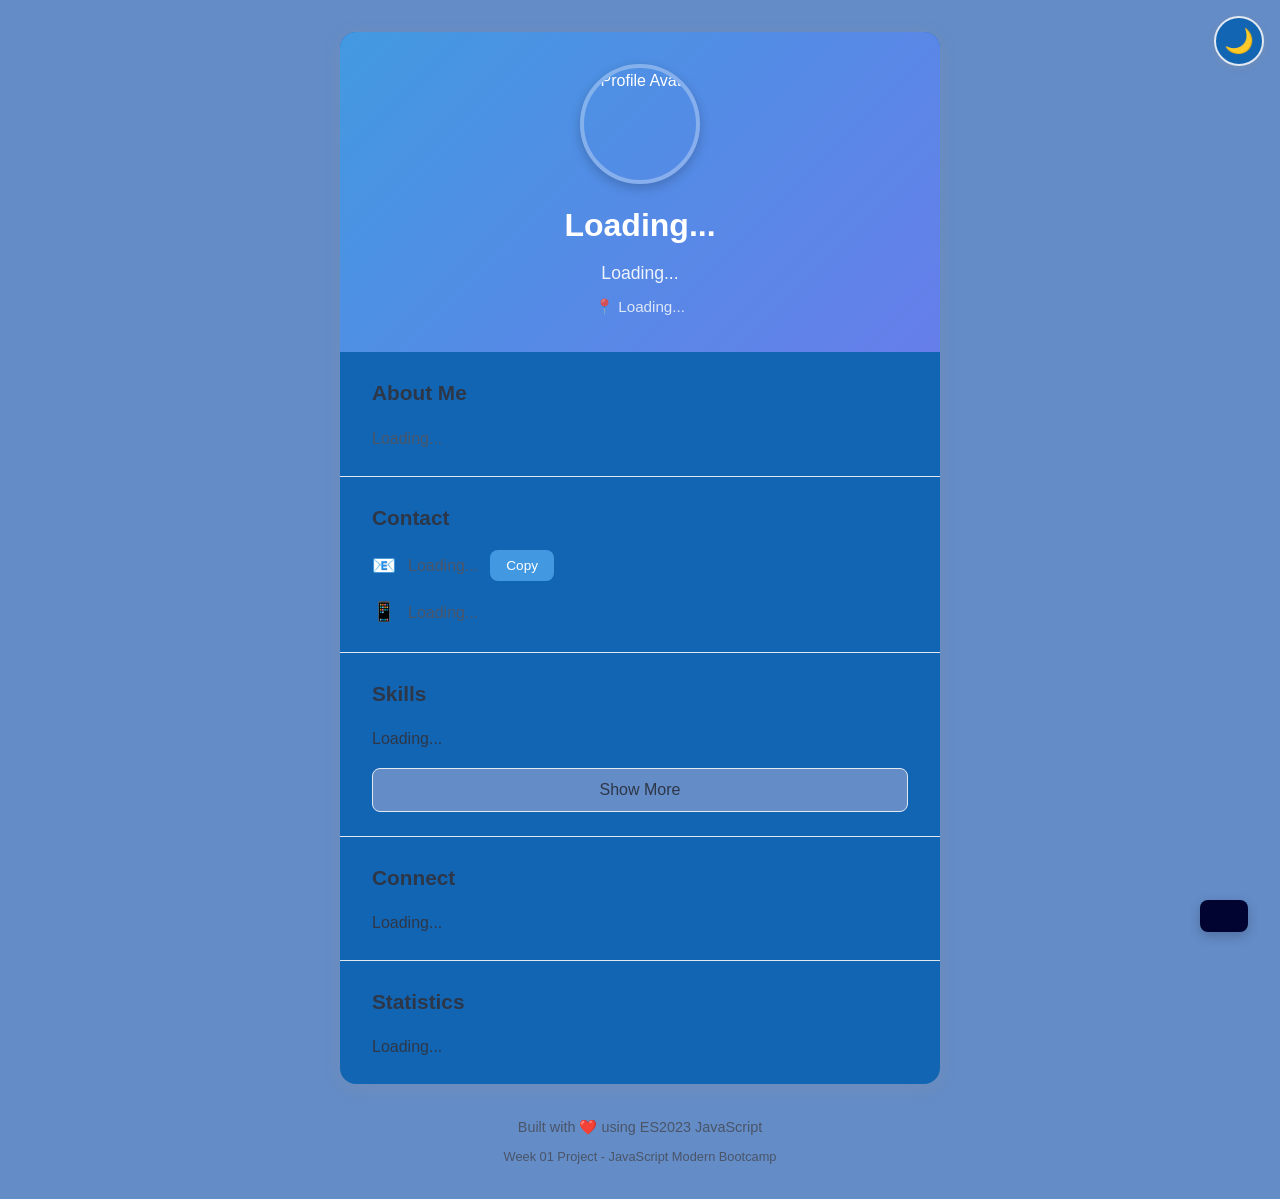
==== bootcamp/week-01/3-proyecto/index.html @ f86b026a "cambio de script" ====
<!DOCTYPE html>
<html lang="en">
<head>
  <meta charset="UTF-8">
  <meta name="viewport" content="width=device-width, initial-scale=1.0">
  <title>Interactive Business Card</title>
  <link rel="stylesheet" href="styles.css">
</head>
<body>
  <div class="container">
    <!-- Theme Toggle Button -->
    <button id="themeToggle" class="theme-toggle" aria-label="Toggle theme">
      <span class="theme-icon">🌙</span>
    </button>

    <!-- Business Card -->
    <div class="card" id="businessCard">
      <!-- Header Section -->
      <div class="card-header">
        <div class="avatar">
          <img src="https://via.placeholder.com/150" alt="Profile Avatar" id="avatarImg">
        </div>
        <div class="header-info">
          <h1 id="userName">Loading...</h1>
          <p class="title" id="userTitle">Loading...</p>
          <p class="location" id="userLocation">📍 Loading...</p>
        </div>
      </div>

      <!-- Bio Section -->
      <div class="card-section">
        <h2>About Me</h2>
        <p id="userBio" class="bio">Loading...</p>
      </div>

      <!-- Contact Section -->
      <div class="card-section">
        <h2>Contact</h2>
        <div class="contact-info">
          <div class="contact-item">
            <span class="icon">📧</span>
            <span id="userEmail">Loading...</span>
            <button id="copyEmailBtn" class="btn btn-small">Copy</button>
          </div>
          <div class="contact-item">
            <span class="icon">📱</span>
            <span id="userPhone">Loading...</span>
          </div>
        </div>
      </div>

      <!-- Skills Section -->
      <div class="card-section">
        <h2>Skills</h2>
        <div id="skillsList" class="skills-list">
          Loading...
        </div>
        <button id="toggleSkills" class="btn btn-secondary">Show More</button>
      </div>

      <!-- Social Media Section -->
      <div class="card-section">
        <h2>Connect</h2>
        <div id="socialLinks" class="social-links">
          Loading...
        </div>
      </div>

      <!-- Statistics Section -->
      <div class="card-section">
        <h2>Statistics</h2>
        <div id="stats" class="stats-grid">
          Loading...
        </div>
      </div>
    </div>

    <!-- Footer -->
    <footer class="footer">
      <p>Built with ❤️ using ES2023 JavaScript</p>
      <p class="small">Week 01 Project - JavaScript Modern Bootcamp</p>
    </footer>
  </div>

  <!-- Toast Notification -->
  <div id="toast" class="toast">
    <span id="toastMessage"></span>
  </div>

  <script src="starter/script.js">
    
  </script>
</body>
</html>
---- bootcamp/week-01/3-proyecto/styles.css ----
/* ============================================
   CSS Variables for Theming
   ============================================ */
:root {
  --bg-primary: #648cc7;
  --bg-secondary: #1265b3;
  --text-primary: #2d3748;
  --text-secondary: #4a5568;
  --accent: #4299e1;
  --accent-hover: #3182ce;
  --border: #e2e8f0;
  --shadow: rgba(228, 154, 58, 0.1);
  --success: #010431;
  --transition: 0.3s ease;
}

[data-theme="dark"] {
  --bg-primary: #1a202c;
  --bg-secondary: #2d3748;
  --text-primary: #aab0b4;
  --text-secondary: #a2a4a7;
  --border: #4a5568;
  --shadow: rgba(0, 0, 0, 0.3);
}

/* ============================================
   Reset & Base Styles
   ============================================ */
* {
  margin: 0;
  padding: 0;
  box-sizing: border-box;
}

body {
  font-family: -apple-system, BlinkMacSystemFont, 'Segoe UI', Roboto, Oxygen, Ubuntu, Cantarell, sans-serif;
  background: var(--bg-primary);
  color: var(--text-primary);
  line-height: 1.6;
  transition: background var(--transition), color var(--transition);
}

/* ============================================
   Container & Layout
   ============================================ */
.container {
  max-width: 800px;
  margin: 0 auto;
  padding: 2rem 1rem;
  min-height: 100vh;
  display: flex;
  flex-direction: column;
  align-items: center;
}

/* ============================================
   Theme Toggle Button
   ============================================ */
.theme-toggle {
  position: fixed;
  top: 1rem;
  right: 1rem;
  background: var(--bg-secondary);
  border: 2px solid var(--border);
  border-radius: 50%;
  width: 50px;
  height: 50px;
  cursor: pointer;
  font-size: 1.5rem;
  display: flex;
  align-items: center;
  justify-content: center;
  box-shadow: 0 2px 8px var(--shadow);
  transition: all var(--transition);
  z-index: 1000;
}

.theme-toggle:hover {
  transform: scale(1.1);
  box-shadow: 0 4px 12px var(--shadow);
}

.theme-icon {
  transition: transform var(--transition);
}

.theme-toggle:hover .theme-icon {
  transform: rotate(20deg);
}

/* ============================================
   Business Card
   ============================================ */
.card {
  background: var(--bg-secondary);
  border-radius: 16px;
  box-shadow: 0 4px 20px var(--shadow);
  overflow: hidden;
  width: 100%;
  max-width: 600px;
  transition: all var(--transition);
}

.card:hover {
  box-shadow: 0 8px 30px var(--shadow);
}

/* ============================================
   Card Header
   ============================================ */
.card-header {
  background: linear-gradient(135deg, var(--accent) 0%, #667eea 100%);
  padding: 2rem;
  text-align: center;
  color: white;
}

.avatar {
  width: 120px;
  height: 120px;
  margin: 0 auto 1rem;
  border-radius: 50%;
  overflow: hidden;
  border: 4px solid rgba(255, 255, 255, 0.3);
  box-shadow: 0 4px 12px rgba(0, 0, 0, 0.2);
}

.avatar img {
  width: 100%;
  height: 100%;
  object-fit: cover;
}

.header-info h1 {
  font-size: 2rem;
  margin-bottom: 0.5rem;
  font-weight: 700;
}

.title {
  font-size: 1.1rem;
  opacity: 0.9;
  margin-bottom: 0.5rem;
}

.location {
  font-size: 0.95rem;
  opacity: 0.8;
}

/* ============================================
   Card Sections
   ============================================ */
.card-section {
  padding: 1.5rem 2rem;
  border-bottom: 1px solid var(--border);
}

.card-section:last-child {
  border-bottom: none;
}

.card-section h2 {
  font-size: 1.3rem;
  margin-bottom: 1rem;
  color: var(--text-primary);
}

.bio {
  color: var(--text-secondary);
  line-height: 1.7;
}

/* ============================================
   Contact Section
   ============================================ */
.contact-info {
  display: flex;
  flex-direction: column;
  gap: 1rem;
}

.contact-item {
  display: flex;
  align-items: center;
  gap: 0.75rem;
  color: var(--text-secondary);
}

.icon {
  font-size: 1.2rem;
}

/* ============================================
   Skills Section
   ============================================ */
.skills-list {
  display: grid;
  grid-template-columns: repeat(auto-fill, minmax(200px, 1fr));
  gap: 1rem;
  margin-bottom: 1rem;
}

.skill-item {
  background: var(--bg-primary);
  padding: 1rem;
  border-radius: 8px;
  border: 1px solid var(--border);
  transition: all var(--transition);
}

.skill-item:hover {
  transform: translateY(-2px);
  box-shadow: 0 4px 12px var(--shadow);
  border-color: var(--accent);
}

.skill-name {
  font-weight: 600;
  margin-bottom: 0.5rem;
  color: var(--text-primary);
}

.skill-level {
  display: flex;
  align-items: center;
  gap: 0.5rem;
  font-size: 0.9rem;
  color: var(--text-secondary);
}

.skill-bar {
  flex: 1;
  height: 6px;
  background: var(--border);
  border-radius: 3px;
  overflow: hidden;
}

.skill-bar-fill {
  height: 100%;
  background: linear-gradient(90deg, var(--accent), #667eea);
  transition: width 0.5s ease;
}

.skill-item.hidden {
  display: none;
}

/* ============================================
   Social Links
   ============================================ */
.social-links {
  display: flex;
  gap: 1rem;
  flex-wrap: wrap;
}

.social-link {
  display: inline-flex;
  align-items: center;
  gap: 0.5rem;
  padding: 0.75rem 1.25rem;
  background: var(--bg-primary);
  border: 1px solid var(--border);
  border-radius: 8px;
  text-decoration: none;
  color: var(--text-primary);
  transition: all var(--transition);
  font-weight: 500;
}

.social-link:hover {
  background: var(--accent);
  color: white;
  transform: translateY(-2px);
  box-shadow: 0 4px 12px var(--shadow);
}

/* ============================================
   Statistics
   ============================================ */
.stats-grid {
  display: grid;
  grid-template-columns: repeat(auto-fit, minmax(150px, 1fr));
  gap: 1rem;
}

.stat-item {
  background: var(--bg-primary);
  padding: 1.5rem;
  border-radius: 8px;
  text-align: center;
  border: 1px solid var(--border);
}

.stat-value {
  font-size: 2rem;
  font-weight: 700;
  color: var(--accent);
  display: block;
  margin-bottom: 0.5rem;
}

.stat-label {
  font-size: 0.9rem;
  color: var(--text-secondary);
}

/* ============================================
   Buttons
   ============================================ */
.btn {
  padding: 0.75rem 1.5rem;
  background: var(--accent);
  color: white;
  border: none;
  border-radius: 8px;
  cursor: pointer;
  font-size: 1rem;
  font-weight: 500;
  transition: all var(--transition);
  width: 100%;
}

.btn:hover {
  background: var(--accent-hover);
  transform: translateY(-2px);
  box-shadow: 0 4px 12px var(--shadow);
}

.btn-small {
  padding: 0.5rem 1rem;
  font-size: 0.85rem;
  width: auto;
}

.btn-secondary {
  background: var(--bg-primary);
  color: var(--text-primary);
  border: 1px solid var(--border);
}

.btn-secondary:hover {
  background: var(--border);
}

/* ============================================
   Toast Notification
   ============================================ */
.toast {
  position: fixed;
  bottom: 2rem;
  right: 2rem;
  background: var(--success);
  color: white;
  padding: 1rem 1.5rem;
  border-radius: 8px;
  box-shadow: 0 4px 12px rgba(0, 0, 0, 0.2);
  transform: translateY(200%);
  transition: transform var(--transition);
  z-index: 2000;
}

.toast.show {
  transform: translateY(0);
}

/* ============================================
   Footer
   ============================================ */
.footer {
  margin-top: 2rem;
  text-align: center;
  color: var(--text-secondary);
  font-size: 0.9rem;
}

.small {
  font-size: 0.8rem;
  margin-top: 0.5rem;
}

/* ============================================
   Responsive Design
   ============================================ */
@media (max-width: 640px) {
  .container {
    padding: 1rem;
  }

  .card-header {
    padding: 1.5rem;
  }

  .header-info h1 {
    font-size: 1.5rem;
  }

  .card-section {
    padding: 1rem 1.5rem;
  }

  .skills-list {
    grid-template-columns: 1fr;
  }

  .stats-grid {
    grid-template-columns: 1fr 1fr;
  }

  .theme-toggle {
    top: 0.5rem;
    right: 0.5rem;
  }
}
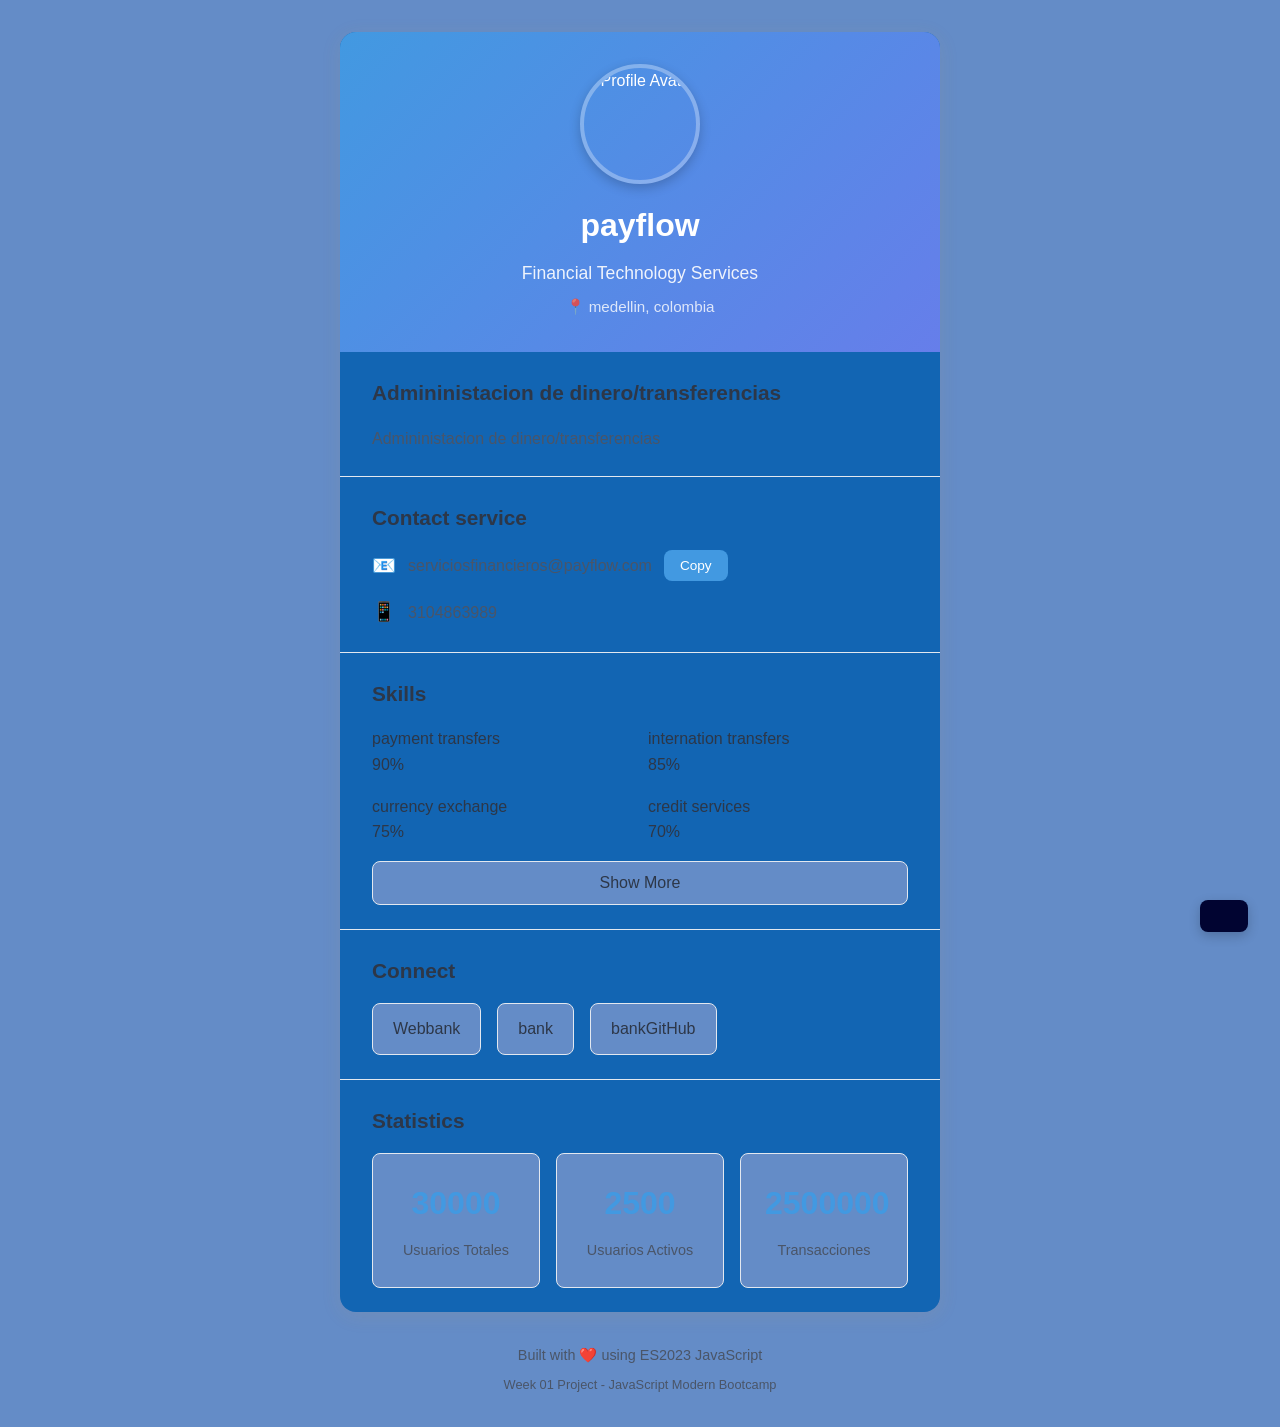
==== commit 349be09f: "Agregando carpeta bootcamp y actualizando proyecto semana 1" ====
--- a/bootcamp/week-01/3-proyecto/index.html
+++ b/bootcamp/week-01/3-proyecto/index.html
@@ -8,10 +8,7 @@
 </head>
 <body>
   <div class="container">
-    <!-- Theme Toggle Button -->
-    <button id="themeToggle" class="theme-toggle" aria-label="Toggle theme">
-      <span class="theme-icon">🌙</span>
-    </button>
+
 
     <!-- Business Card -->
     <div class="card" id="businessCard">
@@ -21,30 +18,30 @@
           <img src="https://via.placeholder.com/150" alt="Profile Avatar" id="avatarImg">
         </div>
         <div class="header-info">
-          <h1 id="userName">Loading...</h1>
-          <p class="title" id="userTitle">Loading...</p>
-          <p class="location" id="userLocation">📍 Loading...</p>
+          <h1 id="userName"></h1>
+          <p class="title" id="userTitle">payflow</p>
+          <p class="location" id="userLocation">medellin colombia</p>
         </div>
       </div>
 
       <!-- Bio Section -->
       <div class="card-section">
-        <h2>About Me</h2>
-        <p id="userBio" class="bio">Loading...</p>
+        <h2>Admininistacion de dinero/transferencias</h2>
+        <p id="userBio" class="bio">servicio seguro</p>
       </div>
 
       <!-- Contact Section -->
       <div class="card-section">
-        <h2>Contact</h2>
+        <h2>Contact service</h2>
         <div class="contact-info">
           <div class="contact-item">
             <span class="icon">📧</span>
-            <span id="userEmail">Loading...</span>
+            <span id="userEmail">serviciosfinancieros@payflow.com</span>
             <button id="copyEmailBtn" class="btn btn-small">Copy</button>
           </div>
           <div class="contact-item">
             <span class="icon">📱</span>
-            <span id="userPhone">Loading...</span>
+            <span id="userPhone">3104863989</span>
           </div>
         </div>
       </div>
@@ -53,7 +50,7 @@
       <div class="card-section">
         <h2>Skills</h2>
         <div id="skillsList" class="skills-list">
-          Loading...
+          loading...
         </div>
         <button id="toggleSkills" class="btn btn-secondary">Show More</button>
       </div>
@@ -87,8 +84,6 @@
     <span id="toastMessage"></span>
   </div>
 
-  <script src="starter/script.js">
-    
-  </script>
+  <script src="starter/script.js"></script>
 </body>
 </html>
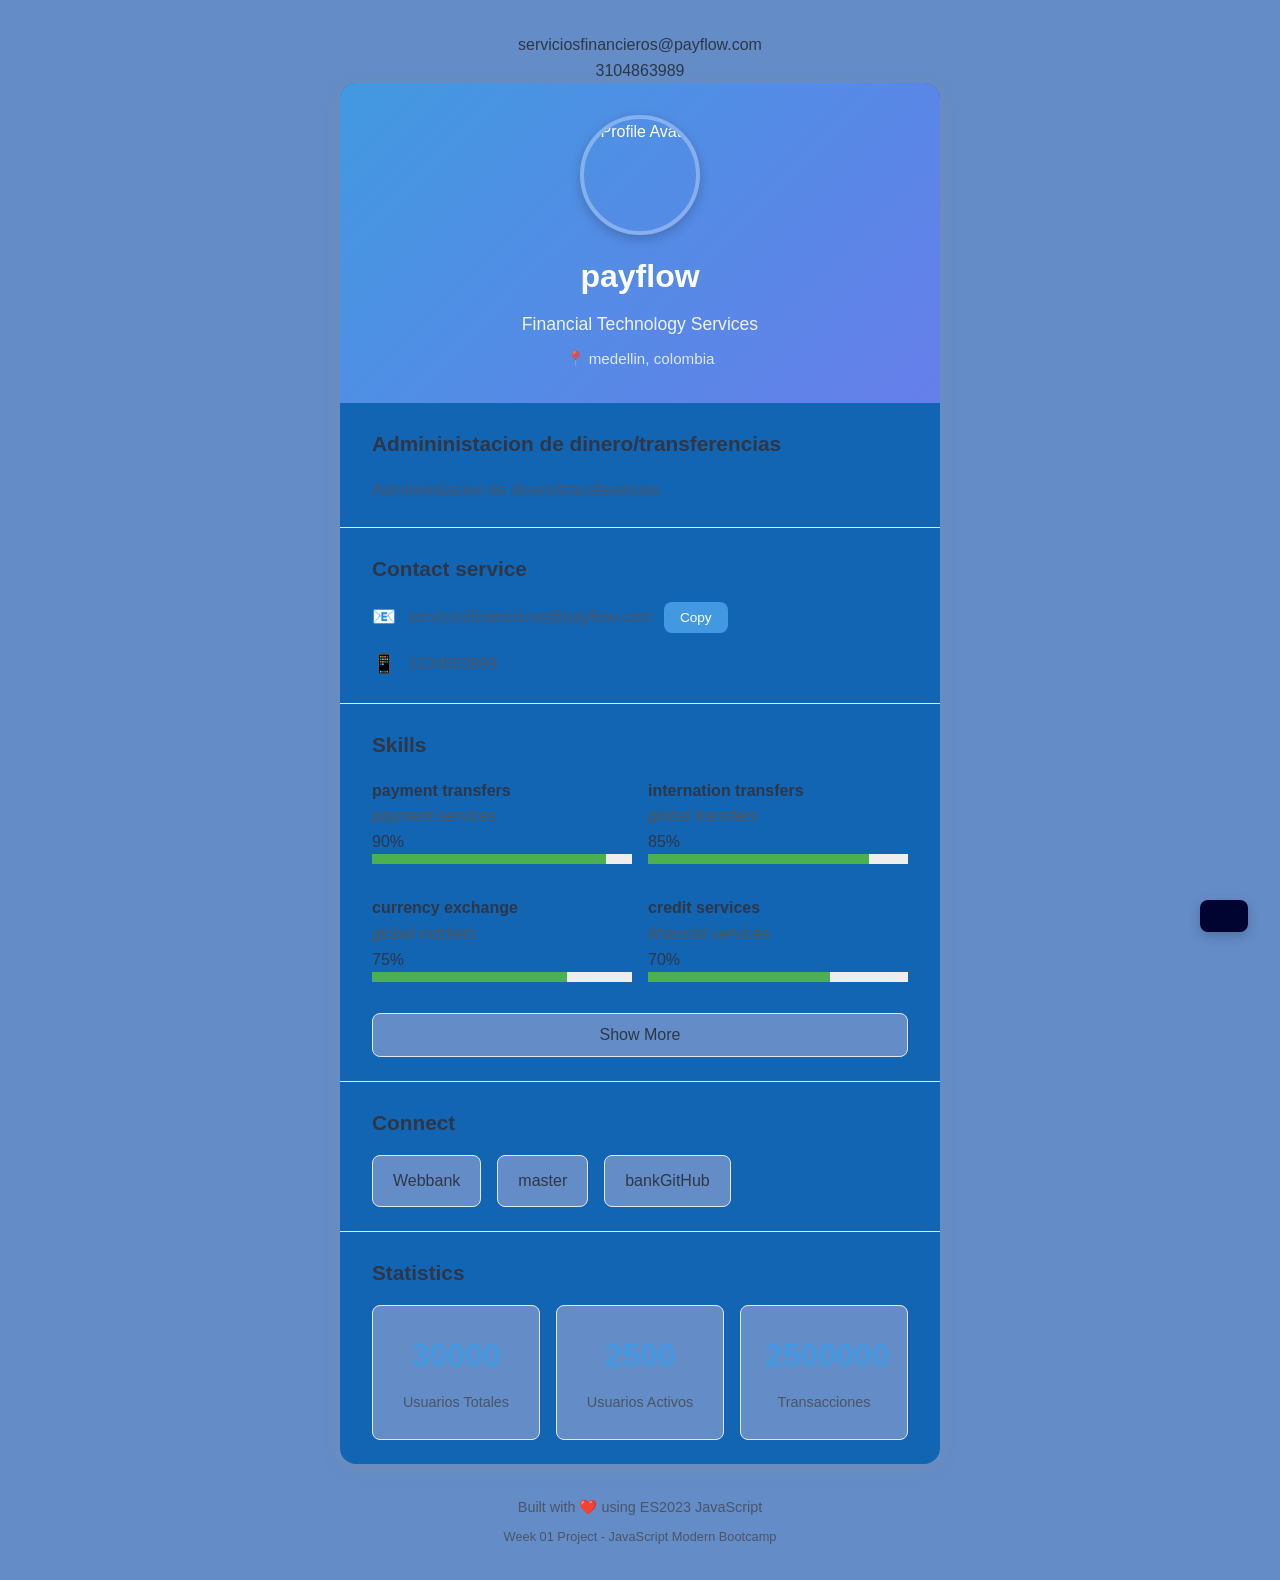
==== commit f7168208: "Actualizo proyecto: cambios en HTML, CSS y JS" ====
--- a/bootcamp/week-01/3-proyecto/index.html
+++ b/bootcamp/week-01/3-proyecto/index.html
@@ -5,9 +5,140 @@
   <meta name="viewport" content="width=device-width, initial-scale=1.0">
   <title>Interactive Business Card</title>
   <link rel="stylesheet" href="styles.css">
+<!-- style-->
+<style>
+.item { margin-bottom: 15px; }
+.item-name { font-weight: bold; }
+.item-category { font-style: italic; color: #555; } 
+.level-bar { background: #eee; height: 10px; width: 100%; } 
+.level-fill { background: #4caf50; height: 10px; } </style>
+
+
+</style>
 </head>
 <body>
+
   <div class="container">
+<!-- djdjjdjdjdjddjdjdjdjdjjdjdjdj-->
+<head>
+  <script>
+    document.addEventListener("DOMContentLoaded", () => {
+      // tu código JS aquí
+const bank = { 
+name: "payflow",
+description: "Admininistacion de dinero/transferencias",
+contact: { email: "serviciosfinancieros@payflow.com",
+phone: "3104863989",
+location: "medellin, colombia"
+ }
+   };
+   // Referencias a los elementos del DOM
+const entityName = document.getElementById('userName');
+const entityTitle = document.getElementById('userTitle');
+const entityLocation = document.getElementById('userLocation');
+const entityDescription = document.getElementById('userBio');
+const userEmail = document.getElementById('userEmail');
+const userPhone = document.getElementById('userPhone');
+const socialLinks = document.getElementById('socialLinks');
+
+
+const statsContainer = document.getElementById('statsContainer');
+
+const themeToggle = document.getElementById('themeToggle');
+const copyBtn = document.getElementById('copyEmailBtn');
+const toggleItemsBtn = document.getElementById('toggleSkills');
+
+const toast = document.getElementById('toast');
+const toastMessage = document.getElementById('toastMessage');
+// Función para renderizar la información
+const renderBasicInfo = () => {
+
+  const { 
+    name, 
+    description, 
+    contact: { email, phone, location } 
+  } = bank;
+
+  entityName.textContent = `${name}`;
+  entityTitle.textContent = `Financial Technology Services`;
+  entityLocation.textContent = `📍 ${location}`;
+  entityDescription.innerHTML = `<p>${description}</p>`;
+  userEmail.textContent = `${email}`;
+  userPhone.textContent = `${phone}`;
+};
+
+renderBasicInfo();
+
+items: [
+{ name: 'payment transfers', level: 90, category: 'payment services' },
+{ name: 'internation transfers', level: 85, category: 'global transfers' }, 
+{ name: 'currency exchange', level: 75, category: 'global markets' }, 
+{ name: 'credit services', level: 70, category: 'financial services' } 
+] 
+ 
+const itemsList = document.getElementById('skillsList');
+const renderItems = (showAll = false) => { 
+  const { items } = bank; 
+  const itemsToShow = showAll ? items : items.slice(0, 4); 
+  const itemsHtml = itemsToShow.map(item => 
+  { const { name, level, category } = item; 
+  return ` 
+  <div class="item"> 
+    <div class="item-name">${name}</div> 
+    <div class="item-category">${category}</div> 
+    <div class="item-level"> 
+      <span>${level}%</span> 
+      <div class="level-bar"> 
+        <div class="level-fill" style="width: ${level}%"></div> 
+        </div> 
+        </div> 
+        </div> 
+        `; 
+      }).join(''); 
+      itemsList.innerHTML = itemsHtml; 
+    }; 
+    renderItems(); 
+    
+
+
+    const renderLinks = () => {
+      const { links } = bank;
+      const linksHTML = links.map(({ name, url }) => ` <a href="${url}" target="_blank" class="social-link"> ${name} </a> `).join('');
+      socialLinks.innerHTML = linksHTML;
+    };
+
+  renderLinks();
+
+    const renderStats = () => {
+      const { stats } = bank;
+
+      const statsArray = [
+        { label: 'Usuarios Totales', value: stats.totaluser },
+        { label: 'Usuarios Activos', value: stats.activeuser },
+        { label: 'Transacciones', value: stats.totaltransaction }
+      ];
+
+      const statsHtml = statsArray.map(stat => ` <div class="stat-item"> <span class="stat-value">${stat.value}</span> <span class="stat-label">${stat.label}</span> </div> `).join('');
+
+      statsContainer.innerHTML = statsHtml;
+    };
+
+    renderStats();
+
+
+    });
+  </script>
+</head>
+<body>
+  <h1 id="entityName"></h1>
+  <h2 id="entityTitle"></h2>
+  <p id="entityLocation"></p>
+  <div id="entityDescription"></div>
+  <p id="userEmail"></p>
+  <p id="userPhone"></p>
+</body>
+
+
 
 
     <!-- Business Card -->
@@ -19,6 +150,7 @@
         </div>
         <div class="header-info">
           <h1 id="userName"></h1>
+          <div id="itemsList"></div>
           <p class="title" id="userTitle">payflow</p>
           <p class="location" id="userLocation">medellin colombia</p>
         </div>
--- a/bootcamp/week-01/3-proyecto/styles.css
+++ b/bootcamp/week-01/3-proyecto/styles.css
@@ -413,4 +413,26 @@
     top: 0.5rem;
     right: 0.5rem;
   }
-}
+
+.stat-item {
+  display: inline-block;
+  margin: 15px;
+  padding: 10px;
+  border: 1px solid #f80808;
+  border-radius: 6px;
+  text-align: center;
+}
+
+.stat-value {
+  font-size: 1.5em;
+  font-weight: bold;
+  color: #ff8800;
+}
+
+.stat-label {
+  font-size: 0.9em;
+  color: #0cf637;
+}
+
+
+}
